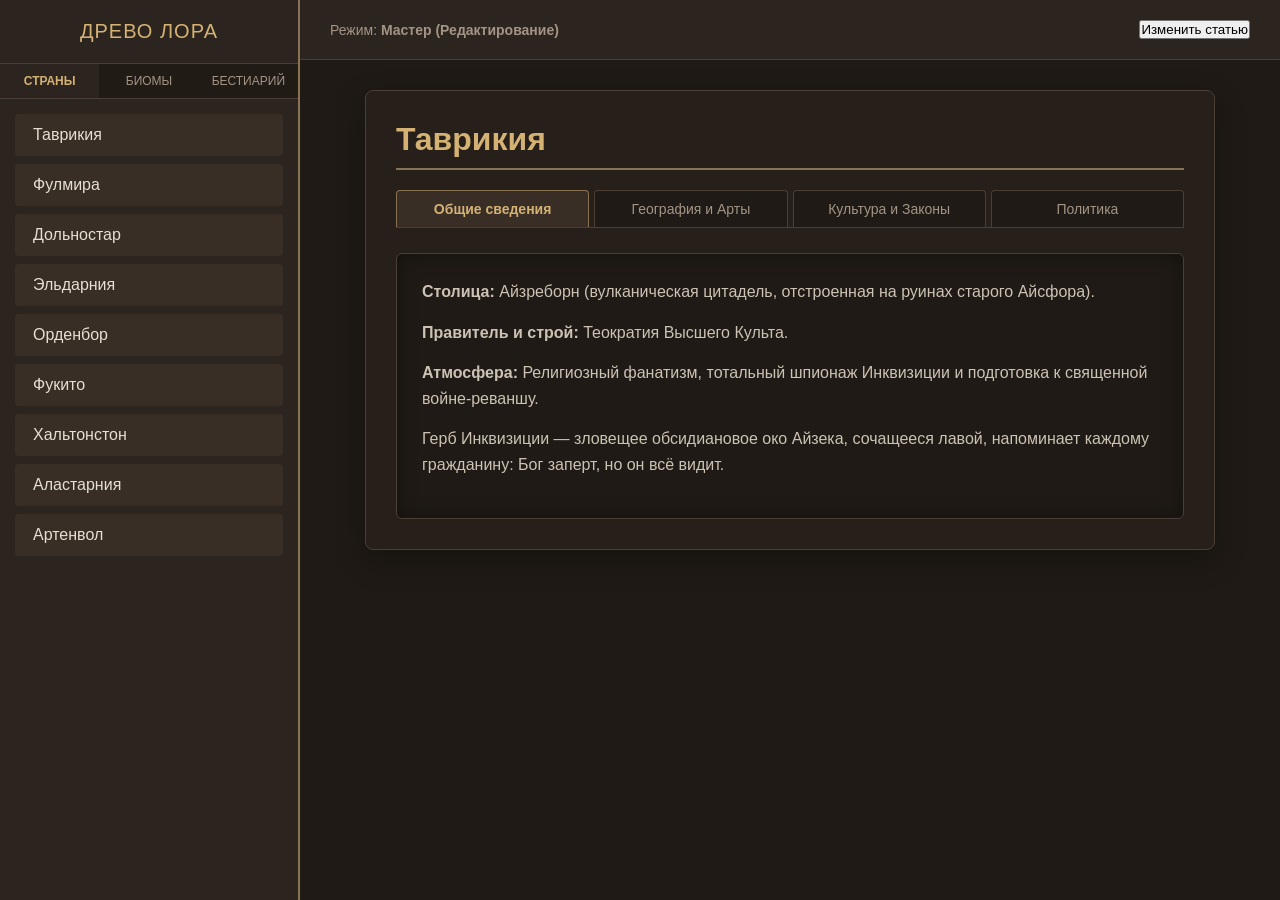
==== index.html @ c7cfd64f "Add files via upload" ====
<!DOCTYPE html>
<html lang="ru">
<head>
    <meta charset="UTF-8">
    <meta name="viewport" content="width=device-width, initial-scale=1.0">
    <title>Древо лора</title>
    <link rel="stylesheet" href="style.css">
</head>
<body>

    <!-- БОКОВАЯ ПАНЕЛЬ -->
    <aside class="sidebar">
        <div class="studio-title">Древо лора</div>
        
        <div class="nav-tabs">
            <button class="tab-btn active">Страны</button>
            <button class="tab-btn">Биомы</button>
            <button class="tab-btn">Бестиарий</button>
        </div>

        <div class="list-container">
            <a href="index.html" class="list-item-link active">Таврикия</a>
            <a href="fulmira.html" class="list-item-link">Фулмира</a>
            <a href="dolnostar.html" class="list-item-link">Дольностар</a>
            <a href="eldarnia.html" class="list-item-link">Эльдарния</a>
            <a href="#" class="list-item-link">Орденбор</a>
            <a href="#" class="list-item-link">Фукито</a>
            <a href="#" class="list-item-link">Хальтонстон</a>
            <a href="#" class="list-item-link">Аластарния</a>
            <a href="#" class="list-item-link">Артенвол</a>
        </div>

    </aside>

    <!-- ГЛАВНАЯ РАБОЧАЯ ОБЛАСТЬ -->
    <main class="main-content">
        <div class="top-bar">
            <div class="mode-indicator">Режим: <strong>Мастер (Редактирование)</strong></div>
            <button class="btn-edit">Изменить статью</button>
        </div>

        <div class="content-body">
            
            <article class="article-view">
                <h1 class="article-title">Таврикия</h1>
                
                <!-- Внутренние вкладки статьи -->
                <div class="article-tabs">
                    <button class="inner-tab-btn active" onclick="openSubTab(event, 'general')">Общие сведения</button>
                    <button class="inner-tab-btn" onclick="openSubTab(event, 'geography')">География и Арты</button>
                    <button class="inner-tab-btn" onclick="openSubTab(event, 'culture')">Культура и Законы</button>
                    <button class="inner-tab-btn" onclick="openSubTab(event, 'politics')">Политика</button>
                </div>

                <!-- Содержимое вкладки: Общие сведения -->
                <div id="general" class="tab-content active">
                    <p><strong>Столица:</strong> Айзреборн (вулканическая цитадель, отстроенная на руинах старого Айсфора).</p>
                    <p><strong>Правитель и строй:</strong> Теократия Высшего Культа.</p>
                    <p><strong>Атмосфера:</strong> Религиозный фанатизм, тотальный шпионаж Инквизиции и подготовка к священной войне-реваншу.</p>
                    <p>Герб Инквизиции — зловещее обсидиановое око Айзека, сочащееся лавой, напоминает каждому гражданину: Бог заперт, но он всё видит.</p>
                    
                    <!-- Арт для первой вкладки (например, герб Таврикии или портрет Жреца) -->
                    <img src="https://i.pinimg.com/originals/1a/9c/4b/1a9c4b461cc2918c7bf0207e7b9f09a3.jpg" alt="Герб или Правитель Таврикии" class="tab-art-box" onerror="this.style.display='none';">
                </div>

                <!-- Содержимое вкладки: География -->
                <div id="geography" class="tab-content">
                    <p><strong>Ландшафт:</strong> Мертвые выжженные пустоши вокруг исполинского темного кратера, активные гейзеры, реки кипящей серы и базальтовые хребты.</p>
                    <p><strong>Главный ресурс:</strong> Обсидиановое стекло (используется для оружия и магических проводников) и рабский труд пленных.</p>
                    
                    <!-- Арт для второй вкладки (например, пейзаж пустошей или панорама Айзреборна) -->
                    <img src="https://i.pinimg.com/originals/1a/8b/06/1a8b06729f7116fedaf3bb84e19bf8c0.jpg" alt="Пейзаж Айзреборна" class="tab-art-box" onerror="this.style.display='none';">
                </div>

                <!-- Содержимое вкладки: Культура -->
                <div id="culture" class="tab-content">
                    <p><strong>Религия:</strong> Культ Возвращения Айзека. Для таврикийцев 5-метровый драконид — не монстр-разрушитель, а невинно замученный другими странами Бог-Спаситель.</p>
                    <p><strong>Магия:</strong> Боевая магия огня/крови и некромантия активно поощряются. Остальные школы находятся под строжайшим надзором Глаз Айзека.</p>
                    <p><strong>Строгое табу:</strong> Смертная казнь за неуважительное упоминание имени Спасителя. Иностранцы обязаны носить клеймо или особый знак «неверного».</p>
                    
                    <!-- Арт для третьей вкладки (например, сектанты, проводящие ритуал) -->
                    <img src="https://img1.reactor.cc/pics/post/full/красивые-картинки-art-Fantasy-Bryan-Marvin-P-Sola-4420559.jpeg" alt="Культура и Обряды" class="tab-art-box" onerror="this.style.display='none';">
                </div>

                <!-- Содержимое вкладки: Политика -->
                <div id="politics" class="tab-content">
                    <p><strong>Внешние связи:</strong> Находятся в состоянии тотальной холодной войны со всеми соседями. Открыто презирают Орденбор и осколки Фараксии (Эльдарнию).</p>
                    <p><strong>Тайные операции:</strong> Тайно спонсируют подпольные ячейки и повстанцев в Эльдарнии, чтобы развалить её стабильность изнутри.</p>
                    <p><strong>Внутренняя угроза:</strong> Подпольное движение еретиков, которые пытаются сорвать ритуалы пробуждения Айзека, понимая, что его приход сожжет весь мир.</p>
                    
                    <!-- Арт для четвертой вкладки (например, армия Таврикии или шпионы) -->
                    <img src="https://i.pinimg.com/originals/1e/44/42/1e4442166dd08d6522b2ab8b82ac5c7a.png?nii=t" alt="Армия и Шпионы" class="tab-art-box" onerror="this.style.display='none';">
                </div>

            </article>

        </div>
    </main>

        <!-- СКРИПТ ДЛЯ ПЕРЕКЛЮЧЕНИЯ ВКЛАДОК -->
    <script>
        function openSubTab(evt, tabId) {
            // 1. Скрываем все вкладки с текстом
            const tabContents = document.getElementsByClassName("tab-content");
            for (let i = 0; i < tabContents.length; i++) {
                tabContents[i].classList.remove("active");
            }

            // 2. Убираем подсветку со всех кнопок
            const tabButtons = document.getElementsByClassName("inner-tab-btn");
            for (let i = 0; i < tabButtons.length; i++) {
                tabButtons[i].classList.remove("active");
            }

            // 3. Показываем нужную вкладку и подсвечиваем кликнутую кнопку
            document.getElementById(tabId).classList.add("active");
            evt.currentTarget.classList.add("active");
        }
    </script>
---- style.css ----
/* ОБЩИЕ ФЭНТЕЗИ-СТИЛИ ДЛЯ ВСЕГО САЙТА */
* {
    box-sizing: border-box;
    margin: 0;
    padding: 0;
    font-family: 'Segoe UI', Roboto, Helvetica, Arial, sans-serif;
}

body {
    background-color: #1a1612;
    color: #e6dfd3;
    display: flex;
    height: 100vh;
    overflow: hidden;
}

/* БОКОВАЯ ПАНЕЛЬ НАВИГАЦИИ */
.sidebar {
    width: 300px;
    background-color: #2c241e;
    border-right: 2px solid #8a7355;
    display: flex;
    flex-direction: column;
    box-shadow: 4px 0 15px rgba(0,0,0,0.5);
}

.studio-title {
    padding: 20px;
    font-size: 20px;
    text-align: center;
    text-transform: uppercase;
    letter-spacing: 1px;
    color: #d4b274;
    border-bottom: 1px solid #4a3e35;
}

.nav-tabs {
    display: flex;
    background-color: #211b16;
    border-bottom: 1px solid #4a3e35;
}

.tab-btn {
    flex: 1;
    padding: 10px;
    background: none;
    border: none;
    color: #a39585;
    cursor: pointer;
    font-size: 12px;
    text-transform: uppercase;
}

.tab-btn.active {
    color: #d4b274;
    background-color: #2c241e;
    font-weight: bold;
}

.list-container {
    flex: 1;
    overflow-y: auto;
    padding: 15px;
}

/* Вертикальные кнопки бокового меню */
.list-item-link {
    display: block;
    text-decoration: none;
    color: #e6dfd3;
    padding: 12px 15px;
    background-color: #382e26;
    margin-bottom: 8px;
    border-radius: 4px;
    border-left: 3px solid transparent;
    transition: all 0.2s;
}

.list-item-link:hover {
    background-color: #473b31;
    border-left: 3px solid #d4b274;
    color: #d4b274;
}

/* РАБОЧАЯ ОБЛАСТЬ СТУДИИ */
.main-content {
    flex: 1;
    display: flex;
    flex-direction: column;
    background-color: #1f1a15;
    position: relative;
}

.top-bar {
    height: 60px;
    background-color: #2c241e;
    border-bottom: 1px solid #4a3e35;
    display: flex;
    align-items: center;
    justify-content: space-between;
    padding: 0 30px;
}

.mode-indicator {
    font-size: 14px;
    color: #a39585;
}

/* Контентная зона статьи — центрируем всё строго посередине экрана */
.content-body {
    flex: 1;
    padding: 30px;
    overflow-y: auto;
    display: flex;
    justify-content: center;
    align-items: flex-start; /* Не дает карточке растягиваться на бесконечную высоту */
    background-color: #1f1a15;
}

/* ВНЕШНЯЯ КАРТОЧКА СТАТЬИ — теперь она никогда не выйдет за рамки экрана */
.article-view {
    width: 100%;
    max-width: 850px; /* Идеальная контролируемая ширина для чтения */
    background-color: #261f1a;
    padding: 30px; /* Чуть уменьшили отступ, чтобы тексту было просторнее */
    border-radius: 8px;
    border: 1px solid #4a3e35;
    box-shadow: 0 10px 30px rgba(0,0,0,0.3);
    display: flex;
    flex-direction: column;
}
.article-title {
    color: #d4b274;
    font-size: 32px;
    margin-bottom: 20px;
    border-bottom: 2px solid #8a7355;
    padding-bottom: 10px;
}

/* ГОРИЗОНТАЛЬНЫЕ ВКЛАДКИ */
.article-tabs {
    display: flex;
    gap: 5px;
    margin-bottom: 25px;
    border-bottom: 1px solid #4a3e35;
    width: 100%;
}

/* КНОПКИ ВНУТРИ ВКЛАДОК */
.inner-tab-btn {
    background-color: #1f1a15;
    color: #a39585;
    border: 1px solid #4a3e35;
    border-bottom: none;
    padding: 10px 20px;
    cursor: pointer;
    border-radius: 4px 4px 0 0;
    font-size: 14px;
    flex: 1;
    text-align: center;
    transition: all 0.2s;
}

.inner-tab-btn:hover {
    background-color: #382e26;
    color: #e6dfd3;
}

.inner-tab-btn.active {
    background-color: #382e26;
    color: #d4b274;
    border-color: #8a7355;
    font-weight: bold;
}

/* ИДЕАЛЬНАЯ РАМКА ТАВРИКИИ (Плотно облегает контент) */
.tab-content {
    display: none;
    background-color: #1f1a15;
    border: 1px solid #4a3e35;
    border-radius: 6px;
    padding: 25px;
    line-height: 1.6;
    color: #ccc3b4;
    box-shadow: inset 0 0 20px rgba(0,0,0,0.4);
    width: 100%;
    height: auto; 
}

.tab-content.active {
    display: block;
}

.tab-content p {
    margin-bottom: 15px;
}

/* УМНЫЙ АДАПТИВНЫЙ АРТ */
.tab-art-box {
    max-width: 100%;
    max-height: 550px;
    height: auto;
    object-fit: contain;
    display: block;
    margin: 25px auto 0 auto;
    border-radius: 4px;
    border: 1px solid #382e26; 
    box-shadow: 0 4px 10px rgba(0,0,0,0.5);
}
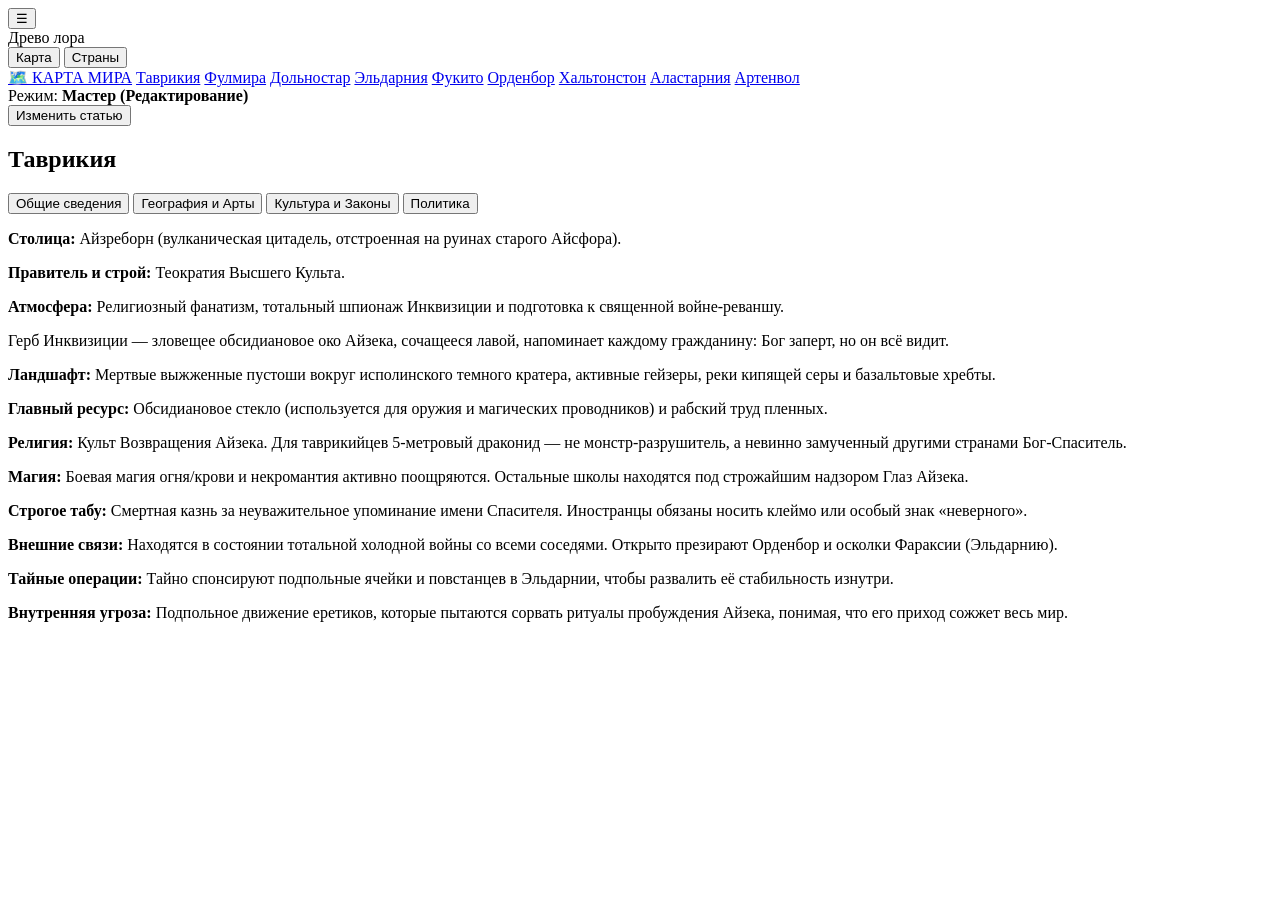
==== commit da1fc870: "Add files via upload" ====
--- a/index.html
+++ b/index.html
@@ -7,28 +7,30 @@
     <link rel="stylesheet" href="style.css">
 </head>
 <body>
+    <button class="mobile-menu-toggle" onclick="toggleMobileMenu()">☰</button>
 
     <!-- БОКОВАЯ ПАНЕЛЬ -->
     <aside class="sidebar">
         <div class="studio-title">Древо лора</div>
         
         <div class="nav-tabs">
-            <button class="tab-btn active">Страны</button>
-            <button class="tab-btn">Биомы</button>
-            <button class="tab-btn">Бестиарий</button>
+            <button class="tab-btn active">Карта</button>
+            <button class="tab-btn">Страны</button>
         </div>
 
         <div class="list-container">
-            <a href="index.html" class="list-item-link active">Таврикия</a>
+            <a href="map.html" class="list-item-link">🗺️ КАРТА МИРА</a>
+            <a href="index.html" class="list-item-link">Таврикия</a>
             <a href="fulmira.html" class="list-item-link">Фулмира</a>
             <a href="dolnostar.html" class="list-item-link">Дольностар</a>
             <a href="eldarnia.html" class="list-item-link">Эльдарния</a>
-            <a href="#" class="list-item-link">Орденбор</a>
-            <a href="#" class="list-item-link">Фукито</a>
-            <a href="#" class="list-item-link">Хальтонстон</a>
-            <a href="#" class="list-item-link">Аластарния</a>
-            <a href="#" class="list-item-link">Артенвол</a>
+            <a href="fukito.html" class="list-item-link">Фукито</a>
+            <a href="ordenbor.html" class="list-item-link">Орденбор</a>
+            <a href="haltonston.html" class="list-item-link">Хальтонстон</a>
+            <a href="alastarnia.html" class="list-item-link">Аластарния</a>
+            <a href="artenvol.html" class="list-item-link">Артенвол</a>
         </div>
+
 
     </aside>
 
@@ -117,5 +119,6 @@
             evt.currentTarget.classList.add("active");
         }
     </script>
-
+</body>
+</html>
        
